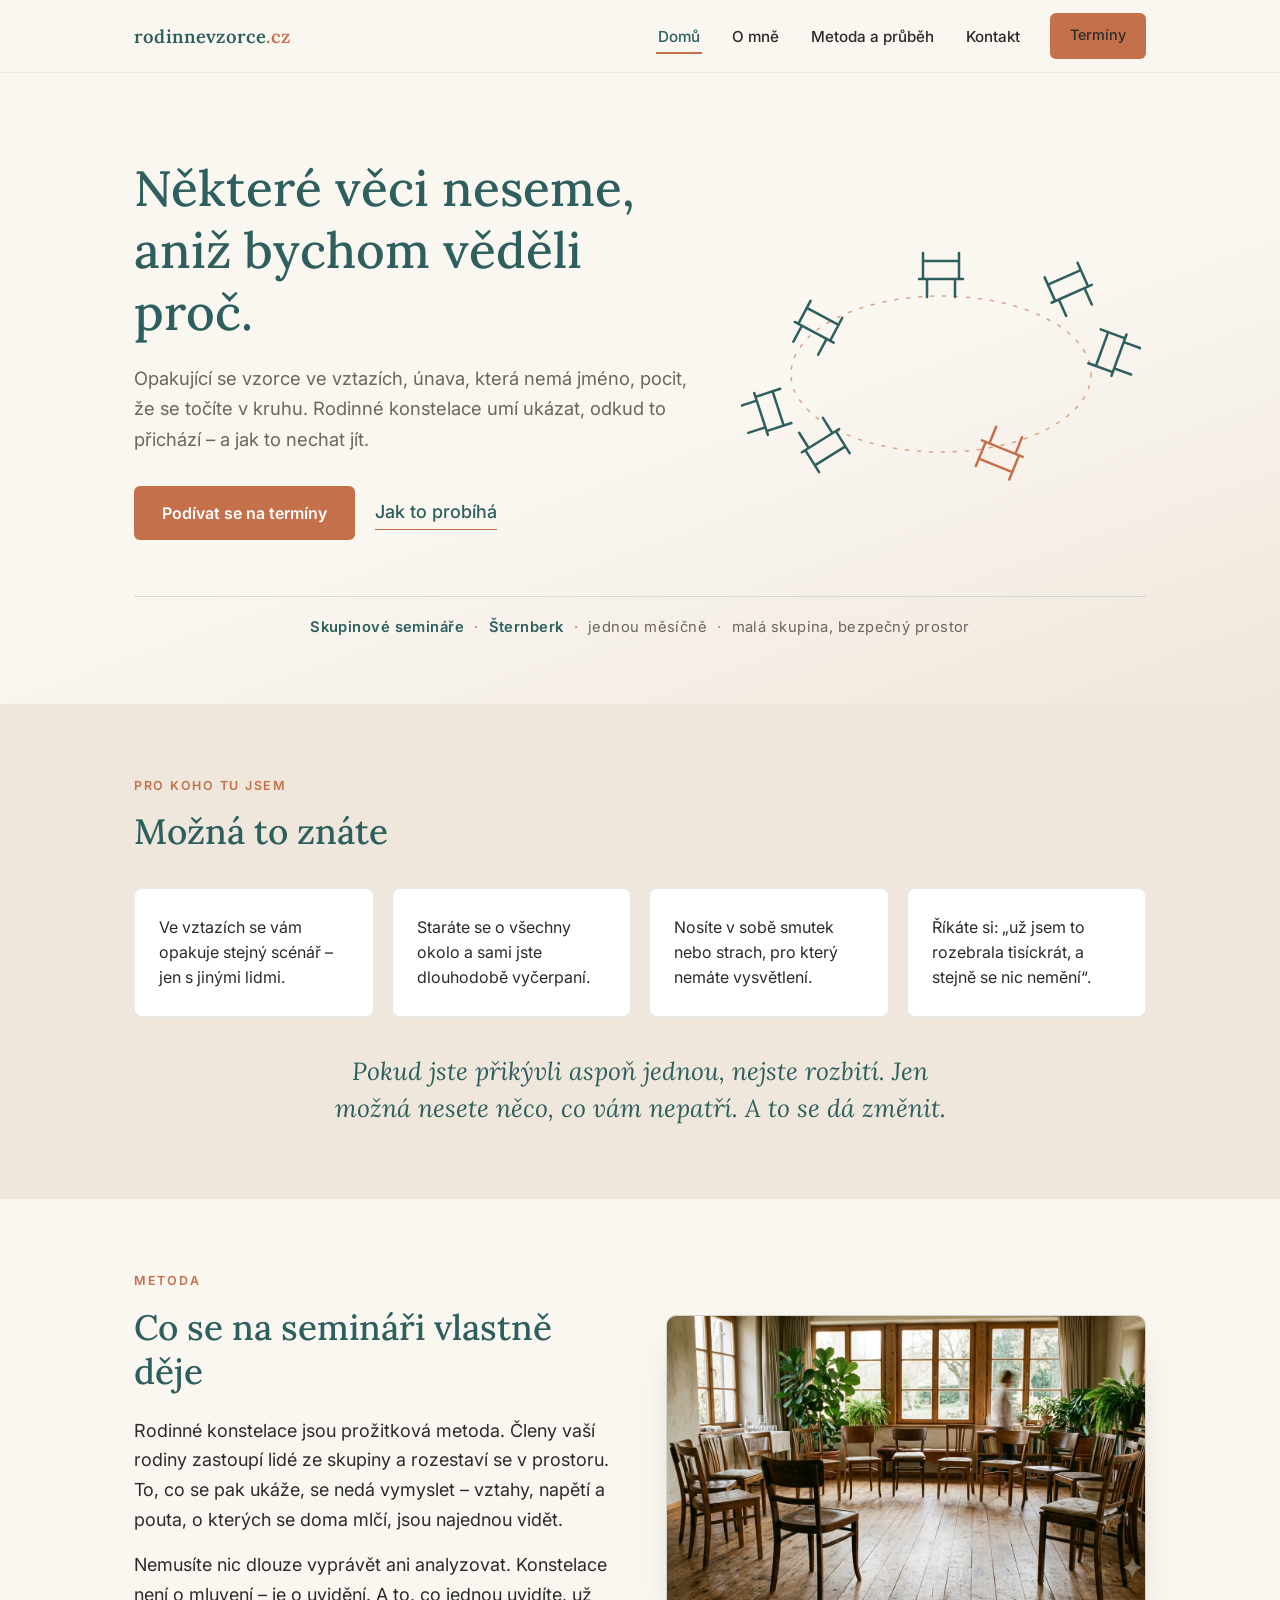
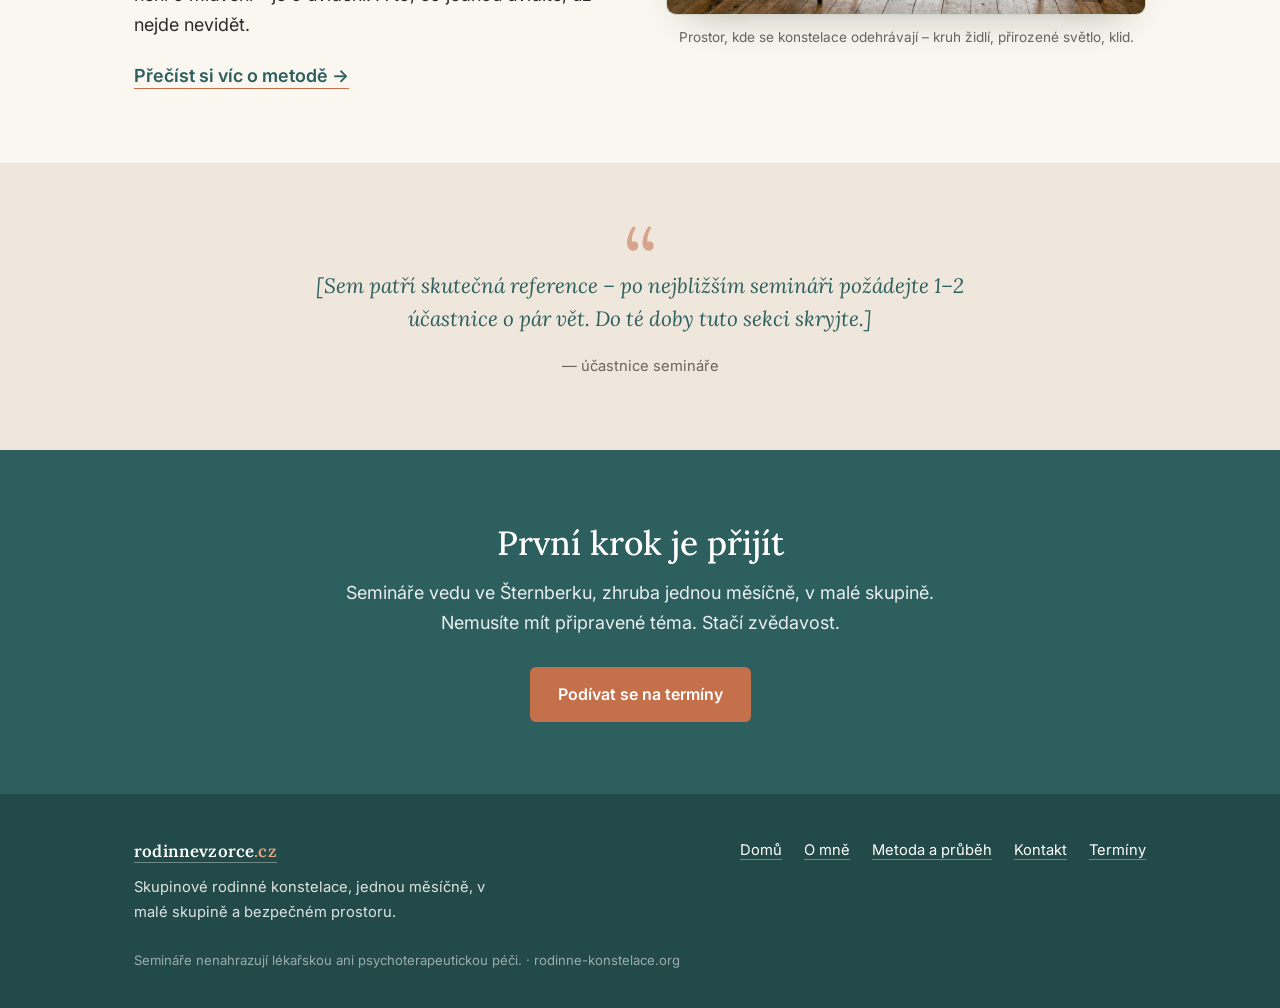
==== index.html @ 09776d4e "Add files via upload" ====
<!DOCTYPE html>
<html lang="cs">
<head>
<meta charset="UTF-8">
<meta name="viewport" content="width=device-width, initial-scale=1.0">
<title>rodinnevzorce.cz · Petr</title>
<meta name="description" content="Skupinové rodinné konstelace ve Šternberku. Opakující se vzorce ve vztazích, rodová témata, únava bez jména – uvidět, odkud přicházejí, a nechat je jít.">
<link rel="preconnect" href="https://fonts.googleapis.com">
<link rel="preconnect" href="https://fonts.gstatic.com" crossorigin>
<link href="https://fonts.googleapis.com/css2?family=Lora:ital,wght@0,400;0,500;0,600;1,400;1,500&family=Inter:wght@400;500;600&display=swap" rel="stylesheet">
<style>
:root{
  --cream:#FAF6F0;
  --teal:#2C5F5D;
  --teal-dark:#224A48;
  --terra:#C4704B;
  --terra-dark:#A85C3C;
  --sand:#EFE7DC;
  --ink:#2B2B2B;
  --grey:#6B655D;
  --serif:'Lora',Georgia,'Times New Roman',serif;
  --sans:'Inter',-apple-system,'Segoe UI',Roboto,sans-serif;
}
*{margin:0;padding:0;box-sizing:border-box}
html{scroll-behavior:smooth}
@media (prefers-reduced-motion: reduce){
  html{scroll-behavior:auto}
  *,*::before,*::after{animation:none!important;transition:none!important}
}
body{
  font-family:var(--sans);
  font-size:18px;
  line-height:1.65;
  color:var(--ink);
  background:var(--cream);
  -webkit-font-smoothing:antialiased;
}
h1,h2,h3{font-family:var(--serif);color:var(--teal);font-weight:500;line-height:1.25}
a{color:var(--terra)}
a:focus-visible,button:focus-visible{outline:3px solid var(--terra);outline-offset:3px;border-radius:2px}
.wrap{max-width:1060px;margin:0 auto;padding:0 24px}
.narrow{max-width:720px;margin:0 auto}

/* ---------- NAV ---------- */
header{
  position:sticky;top:0;z-index:50;
  background:rgba(250,246,240,.94);
  backdrop-filter:blur(8px);
  border-bottom:1px solid var(--sand);
}
.nav{display:flex;align-items:center;justify-content:space-between;height:72px}
.brand{font-family:var(--serif);font-size:1.15rem;color:var(--teal);text-decoration:none;font-weight:600;letter-spacing:.01em}
.brand span{color:var(--terra)}
.nav-links{display:flex;align-items:center;gap:28px;list-style:none}
.nav-links a{color:var(--ink);text-decoration:none;font-size:.95rem;font-weight:500;padding:6px 2px;border-bottom:2px solid transparent}
.nav-links a:hover{color:var(--teal)}
.nav-links a.active{color:var(--teal);border-bottom-color:var(--terra)}
.btn{
  display:inline-block;background:var(--terra);color:#fff;text-decoration:none;
  font-weight:600;font-size:1rem;padding:14px 28px;border-radius:6px;border:none;cursor:pointer;
  transition:background .15s ease;
}
.btn:hover{background:var(--terra-dark)}
.btn.small{padding:10px 20px;font-size:.9rem}
.btn.ghost{background:transparent;color:#fff;border:1.5px solid rgba(255,255,255,.7)}
.btn.ghost:hover{background:rgba(255,255,255,.12)}
.menu-toggle{display:none;background:none;border:none;cursor:pointer;padding:10px}
.menu-toggle span{display:block;width:24px;height:2px;background:var(--teal);margin:5px 0;transition:transform .2s}
@media(max-width:820px){
  .menu-toggle{display:block}
  .nav-links{
    position:absolute;top:72px;left:0;right:0;
    background:var(--cream);border-bottom:1px solid var(--sand);
    flex-direction:column;gap:0;padding:8px 0 16px;display:none;
  }
  .nav-links.open{display:flex}
  .nav-links li{width:100%;text-align:center}
  .nav-links a{display:block;padding:14px}
  .nav-links .nav-cta{margin-top:8px}
}

/* ---------- PAGES ---------- */
.page{display:none}
.page.visible{display:block}
section{padding:72px 0}
@media(max-width:640px){section{padding:52px 0}}
.sand{background:var(--sand)}
.teal-band{background:var(--teal);color:#fff}
.teal-band h2{color:#fff}
.eyebrow{
  font-size:.78rem;font-weight:600;letter-spacing:.14em;text-transform:uppercase;
  color:var(--terra);margin-bottom:14px;
}
h2.sec{font-size:clamp(1.6rem,3.4vw,2.2rem);margin-bottom:22px}
p+p{margin-top:16px}
.lead{font-size:1.12rem}
.accent-line{
  font-family:var(--serif);font-style:italic;color:var(--teal);
  font-size:clamp(1.25rem,2.6vw,1.55rem);line-height:1.5;text-align:center;
  max-width:640px;margin:36px auto 0;
}

/* ---------- HERO ---------- */
.hero{
  padding:84px 0 64px;
  background:linear-gradient(160deg,var(--cream) 55%,var(--sand) 100%);
  overflow:hidden;
}
.hero-grid{display:grid;grid-template-columns:1.15fr .85fr;gap:48px;align-items:center}
@media(max-width:820px){.hero-grid{grid-template-columns:1fr;gap:28px}}
.hero h1{font-size:clamp(2rem,4.6vw,3.1rem);margin-bottom:20px}
.hero p{font-size:1.15rem;color:var(--grey);max-width:34em}
.hero-cta{margin-top:32px;display:flex;gap:20px;align-items:center;flex-wrap:wrap}
.hero-cta .quiet{color:var(--teal);font-weight:500;text-decoration:none;border-bottom:1.5px solid var(--terra);padding-bottom:2px}
.hero-cta .quiet:hover{color:var(--terra)}
.chairs{width:100%;max-width:400px;margin:0 auto;display:block}
.hero-strip{
  margin-top:56px;border-top:1px solid rgba(44,95,93,.18);padding-top:18px;
  font-size:.92rem;color:var(--grey);letter-spacing:.03em;
  display:flex;gap:10px;flex-wrap:wrap;justify-content:center;text-align:center;
}
.hero-strip b{color:var(--teal);font-weight:600}
.hero-strip .dot{color:var(--terra)}

/* ---------- CARDS ---------- */
.cards{display:grid;grid-template-columns:repeat(auto-fit,minmax(230px,1fr));gap:18px;margin-top:34px}
.card{
  background:var(--cream);border:1px solid rgba(44,95,93,.12);border-radius:8px;
  padding:26px 24px;font-size:1rem;line-height:1.55;
}
.sand .card{background:#fff}
.rule-cards{display:grid;grid-template-columns:repeat(auto-fit,minmax(250px,1fr));gap:20px;margin-top:34px}
.rule{background:#fff;border:1px solid rgba(44,95,93,.12);border-radius:8px;padding:30px 26px}
.rule .num{font-family:var(--serif);font-size:2.6rem;color:var(--teal);line-height:1;opacity:.35}
.rule h3{font-size:1.12rem;margin:12px 0 10px;color:var(--teal)}
.rule p{font-size:.98rem;color:var(--ink)}

/* ---------- SPLIT ---------- */
.split{display:grid;grid-template-columns:1fr 1fr;gap:52px;align-items:center}
@media(max-width:820px){.split{grid-template-columns:1fr;gap:28px}}

/* ---------- PHOTO ---------- */
.photo{
  position:relative;border-radius:10px;overflow:hidden;
  background:var(--sand);
  border:1px solid rgba(44,95,93,.15);
  box-shadow:0 18px 40px -22px rgba(43,43,43,.35);
  aspect-ratio:4/3;
}
.photo img{
  width:100%;height:100%;object-fit:cover;display:block;
}
.photo.tall{aspect-ratio:3/4}
.photo.wide{aspect-ratio:16/10}
.photo.portrait-top img{object-position:50% 8%}
.photo.frame-tea img{object-position:50% 40%}
.photo.frame-seminar img{object-position:50% 35%}
.photo-caption{
  margin-top:12px;font-size:.85rem;color:var(--grey);line-height:1.5;text-align:center;
}

/* ---------- TESTIMONIAL ---------- */
.quote{max-width:680px;margin:0 auto;text-align:center;position:relative;padding-top:34px}
.quote::before{
  content:"\201C";position:absolute;top:-18px;left:50%;transform:translateX(-50%);
  font-family:var(--serif);font-size:5.5rem;color:var(--terra);line-height:1;opacity:.55;
}
.quote p{font-family:var(--serif);font-style:italic;font-size:1.3rem;color:var(--teal);line-height:1.6}
.quote cite{display:block;margin-top:18px;font-style:normal;font-size:.92rem;color:var(--grey)}

/* ---------- TIMELINE ---------- */
.timeline{margin-top:38px;position:relative;padding-left:34px}
.timeline::before{content:"";position:absolute;left:9px;top:8px;bottom:8px;width:2px;background:rgba(196,112,75,.35)}
.step{position:relative;padding-bottom:34px}
.step:last-child{padding-bottom:0}
.step::before{
  content:"";position:absolute;left:-32px;top:7px;width:16px;height:16px;border-radius:50%;
  background:var(--terra);border:3px solid var(--cream);box-shadow:0 0 0 1px rgba(196,112,75,.4);
}
.sand .step::before{border-color:var(--sand)}
.step h3{font-size:1.1rem;margin-bottom:6px}
.step p{font-size:1rem;color:var(--ink)}

/* ---------- LISTS ---------- */
ul.plain{list-style:none;margin-top:22px}
ul.plain li{position:relative;padding:8px 0 8px 26px;font-size:1.02rem}
ul.plain li::before{content:"\2013";position:absolute;left:0;color:var(--terra);font-weight:600}

/* ---------- ABOUT ---------- */
.about-grid{display:grid;grid-template-columns:.85fr 1.15fr;gap:52px;align-items:start}
@media(max-width:820px){.about-grid{grid-template-columns:1fr}}
.about h3{font-size:1.2rem;color:var(--terra);margin:32px 0 10px;font-family:var(--sans);font-weight:600}

/* ---------- HONEST BOX ---------- */
.honest{background:var(--sand);border-radius:10px;padding:38px 34px;margin-top:44px}
.honest h3{font-size:1.25rem;margin-bottom:14px}
.honest p{font-size:1rem}

/* ---------- CONTACT ---------- */
.contact-grid{display:grid;grid-template-columns:1fr 1fr;gap:52px;align-items:start}
@media(max-width:820px){.contact-grid{grid-template-columns:1fr;gap:32px}}
.info-list{list-style:none;margin-top:24px}
.info-list li{padding:13px 0;border-bottom:1px solid rgba(44,95,93,.14);font-size:1rem}
.info-list li b{color:var(--teal)}
.todo{background:#F6E9E1;color:var(--terra-dark);padding:1px 7px;border-radius:4px;font-size:.85em;font-weight:600}

/* ---------- FAQ ---------- */
.faq{margin-top:8px}
.faq-item{border-bottom:1px solid rgba(44,95,93,.16)}
.faq-q{
  width:100%;background:none;border:none;text-align:left;cursor:pointer;
  font-family:var(--sans);font-size:1.02rem;font-weight:600;color:var(--teal);
  padding:18px 36px 18px 0;position:relative;
}
.faq-q::after{
  content:"+";position:absolute;right:6px;top:50%;transform:translateY(-50%);
  font-size:1.5rem;color:var(--terra);font-weight:400;transition:transform .2s;
}
.faq-item.open .faq-q::after{transform:translateY(-50%) rotate(45deg)}
.faq-a{display:none;padding:0 0 20px;font-size:.99rem;color:var(--ink)}
.faq-item.open .faq-a{display:block}

/* ---------- CTA BAND ---------- */
.cta-band{text-align:center}
.cta-band h2{font-size:clamp(1.6rem,3.4vw,2.1rem);margin-bottom:14px}
.cta-band p{max-width:34em;margin:0 auto 30px;color:rgba(255,255,255,.9)}

/* ---------- FOOTER ---------- */
footer{background:var(--teal-dark);color:rgba(255,255,255,.85);padding:44px 0 36px;font-size:.92rem}
.foot-grid{display:flex;justify-content:space-between;gap:24px;flex-wrap:wrap;align-items:flex-start}
footer a{color:#fff;text-decoration:none;border-bottom:1px solid rgba(255,255,255,.35)}
footer a:hover{border-bottom-color:#fff}
footer .brand{color:#fff;font-size:1.05rem}
footer .brand span{color:#E8A583}
.foot-links{list-style:none;display:flex;gap:22px;flex-wrap:wrap}
.foot-note{margin-top:26px;font-size:.82rem;color:rgba(255,255,255,.55)}
</style>
</head>
<body>

<header>
  <div class="wrap nav">
    <a class="brand" href="#domu" data-nav="domu">rodinnevzorce<span>.cz</span></a>
    <button class="menu-toggle" id="menuToggle" aria-label="Otevřít menu" aria-expanded="false">
      <span></span><span></span><span></span>
    </button>
    <ul class="nav-links" id="navLinks">
      <li><a href="#domu" data-nav="domu">Domů</a></li>
      <li><a href="#o-mne" data-nav="o-mne">O mně</a></li>
      <li><a href="#metoda" data-nav="metoda">Metoda a průběh</a></li>
      <li><a href="#kontakt" data-nav="kontakt">Kontakt</a></li>
      <li class="nav-cta"><a class="btn small" href="https://konstelace-sternberk.reenio.cz" target="_blank" rel="noopener">Termíny</a></li>
    </ul>
  </div>
</header>

<!-- ============================================================
     STRÁNKA: DOMŮ
============================================================ -->
<main id="page-domu" class="page visible">

  <div class="hero">
    <div class="wrap">
      <div class="hero-grid">
        <div>
          <h1>Některé věci neseme, aniž&nbsp;bychom věděli proč.</h1>
          <p>Opakující se vzorce ve vztazích, únava, která nemá jméno, pocit, že se točíte v kruhu. Rodinné konstelace umí ukázat, odkud to přichází – a jak to nechat jít.</p>
          <div class="hero-cta">
            <a class="btn" href="https://konstelace-sternberk.reenio.cz" target="_blank" rel="noopener">Podívat se na termíny</a>
            <a class="quiet" href="#metoda" data-nav="metoda">Jak to probíhá</a>
          </div>
        </div>
        <svg class="chairs" viewBox="0 0 400 320" fill="none" stroke="#2C5F5D" stroke-width="2.5" stroke-linecap="round" aria-hidden="true">
          <!-- kruh židlí, jedna povytažená -->
          <ellipse cx="200" cy="185" rx="150" ry="78" stroke="#C4704B" stroke-width="1.5" stroke-dasharray="3 9" opacity=".6"/>
          <!-- židle nahoře -->
          <g transform="translate(178,64)"><path d="M4 0v26M40 0v26M4 8h36M0 26h44M8 26v18M36 26v18"/></g>
          <!-- vlevo nahoře -->
          <g transform="translate(66,110) rotate(28)"><path d="M4 0v26M40 0v26M4 8h36M0 26h44M8 26v18M36 26v18"/></g>
          <!-- vpravo nahoře -->
          <g transform="translate(300,90) rotate(-24)"><path d="M4 0v26M40 0v26M4 8h36M0 26h44M8 26v18M36 26v18"/></g>
          <!-- vlevo -->
          <g transform="translate(38,196) rotate(72)"><path d="M4 0v26M40 0v26M4 8h36M0 26h44M8 26v18M36 26v18"/></g>
          <!-- vpravo -->
          <g transform="translate(346,178) rotate(-70)"><path d="M4 0v26M40 0v26M4 8h36M0 26h44M8 26v18M36 26v18"/></g>
          <!-- dole vlevo -->
          <g transform="translate(112,262) rotate(148)"><path d="M4 0v26M40 0v26M4 8h36M0 26h44M8 26v18M36 26v18"/></g>
          <!-- dole vpravo, povytažená z kruhu (pozvání) -->
          <g transform="translate(272,292) rotate(-158)" stroke="#C4704B"><path d="M4 0v26M40 0v26M4 8h36M0 26h44M8 26v18M36 26v18"/></g>
        </svg>
      </div>
      <div class="hero-strip">
        <span><b>Skupinové semináře</b></span><span class="dot">·</span>
        <span><b>Šternberk</b></span><span class="dot">·</span>
        <span>jednou měsíčně</span><span class="dot">·</span>
        <span>malá skupina, bezpečný prostor</span>
      </div>
    </div>
  </div>

  <section class="sand">
    <div class="wrap">
      <p class="eyebrow">Pro koho tu jsem</p>
      <h2 class="sec">Možná to znáte</h2>
      <div class="cards">
        <div class="card">Ve vztazích se vám opakuje stejný scénář – jen s jinými lidmi.</div>
        <div class="card">Staráte se o všechny okolo a sami jste dlouhodobě vyčerpaní.</div>
        <div class="card">Nosíte v sobě smutek nebo strach, pro který nemáte vysvětlení.</div>
        <div class="card">Říkáte si: „už jsem to rozebrala tisíckrát, a stejně se nic nemění“.</div>
      </div>
      <p class="accent-line">Pokud jste přikývli aspoň jednou, nejste rozbití. Jen možná nesete něco, co vám nepatří. A&nbsp;to se dá změnit.</p>
    </div>
  </section>

  <section>
    <div class="wrap split">
      <div>
        <p class="eyebrow">Metoda</p>
        <h2 class="sec">Co se na semináři vlastně děje</h2>
        <p>Rodinné konstelace jsou prožitková metoda. Členy vaší rodiny zastoupí lidé ze skupiny a rozestaví se v prostoru. To, co se pak ukáže, se nedá vymyslet – vztahy, napětí a pouta, o kterých se doma mlčí, jsou najednou vidět.</p>
        <p>Nemusíte nic dlouze vyprávět ani analyzovat. Konstelace není o mluvení – je o uvidění. A to, co jednou uvidíte, už nejde nevidět.</p>
        <p style="margin-top:22px"><a href="#metoda" data-nav="metoda" style="font-weight:600;text-decoration:none;border-bottom:1.5px solid var(--terra);padding-bottom:2px;color:var(--teal)">Přečíst si víc o metodě →</a></p>
      </div>
      <div>
        <div class="photo wide">
          <img src="hero.webp" alt="Kruh dřevěných židlí v prosvětlené seminární místnosti, připravený na konstelaci">
        </div>
        <p class="photo-caption">Prostor, kde se konstelace odehrávají – kruh židlí, přirozené světlo, klid.</p>
      </div>
    </div>
  </section>

  <!-- REFERENCE: placeholder – sekci zveřejnit až se skutečnou referencí.
       Skrýt lze přidáním style="display:none" na <section>. -->
  <section class="sand" id="reference">
    <div class="wrap">
      <div class="quote">
        <p>[Sem patří skutečná reference – po nejbližším semináři požádejte 1–2 účastnice o pár vět. Do té doby tuto sekci skryjte.]</p>
        <cite>— účastnice semináře</cite>
      </div>
    </div>
  </section>

  <section class="teal-band cta-band">
    <div class="wrap">
      <h2>První krok je přijít</h2>
      <p>Semináře vedu ve Šternberku, zhruba jednou měsíčně, v malé skupině. Nemusíte mít připravené téma. Stačí zvědavost.</p>
      <a class="btn" href="https://konstelace-sternberk.reenio.cz" target="_blank" rel="noopener">Podívat se na termíny</a>
    </div>
  </section>

</main>

<!-- ============================================================
     STRÁNKA: O MNĚ
============================================================ -->
<main id="page-o-mne" class="page">
  <section>
    <div class="wrap about-grid about">
      <div>
        <div class="photo tall portrait-top">
          <img src="petr.webp" alt="Petr, průvodce rodinných konstelací, v seminární místnosti">
        </div>
      </div>
      <div>
        <p class="eyebrow">O mně</p>
        <h2 class="sec">Jmenuji se Petr</h2>
        <p class="lead">a rodinné konstelace mě před lety zasáhly dřív, než jsem stačil být skeptický.</p>
        <p>Bylo to v roce 2020. Přišel jsem na svůj první seminář jako pozorovatel – zvědavý, s rukama založenýma. Odcházel jsem s pocitem, že jsem viděl něco, co neumím vysvětlit, ale co dávalo větší smysl než roky přemýšlení. Od té doby jsem konstelace nepustil.</p>
        <p>Nejdřív jako účastník. Stavěl jsem vlastní témata, stál jsem v desítkách rolí pro druhé a postupně chápal, jak hluboko rodinné příběhy sahají. Až přišel moment, kdy jsem věděl, že chci ten prostor umět vytvářet pro ostatní.</p>

        <h3>Vzdělání a cesta</h3>
        <p>V letech 2024–2025 jsem absolvoval výcvik rodinných konstelací u Libora Zvolánka. Od roku 2025 pokračuji dalším výcvikem u Petra Mílka, psychiatra, který konstelace propojuje s odborným pohledem na lidskou psychiku. Vzdělávat se v téhle práci nejde přestat – a ani nechci.</p>

        <h3>Jak pracuji</h3>
        <p>Vedu skupinové semináře ve Šternberku, jednou měsíčně, v malé skupině. Záleží mi na třech věcech: bezpečí, klid a žádný tlak. Nikdy nikoho nenutím stavět, mluvit ani cítit něco, co necítí. Konstelace si najde svou cestu sama – moje práce je držet prostor, ve kterém se to může stát.</p>
        <p>Nejsem terapeut v klinickém smyslu a nehraju si na něj. Jsem průvodce. Věřím, že odpovědi máte v sobě – konstelace je způsob, jak se k nim dostat.</p>
        <p>A když zrovna nevedu semináře, věnuji se oceňování stavebních prací a demolic. Na první pohled odlišné obory, ale v obou je důležitá přesnost, souvislosti a schopnost vidět celek.</p>
      </div>
    </div>
  </section>

  <section class="sand">
    <div class="wrap">
      <p class="accent-line">„Odpovědi máte v sobě. Konstelace je způsob, jak se k nim dostat.“</p>
    </div>
  </section>

  <section class="teal-band cta-band">
    <div class="wrap">
      <h2>Přijďte se podívat</h2>
      <p>Nejlepší způsob, jak konstelace poznat, je zažít je – klidně nejdřív jen jako zástupce.</p>
      <a class="btn" href="https://konstelace-sternberk.reenio.cz" target="_blank" rel="noopener">Podívat se na termíny</a>
    </div>
  </section>
</main>

<!-- ============================================================
     STRÁNKA: METODA A PRŮBĚH
============================================================ -->
<main id="page-metoda" class="page">
  <section>
    <div class="wrap narrow">
      <p class="eyebrow">Popis metody</p>
      <h2 class="sec">Rodinné konstelace – co to je a jak to funguje</h2>
      <p class="lead">Každý z nás patří do nějakého systému: do rodiny, do rodu, do sítě vztahů, která začala dávno před naším narozením. V tomto systému platí neviditelná pravidla – a když se poruší, nese to někdo z nás. Často ten, kdo o tom nemá tušení.</p>
      <p>Rodinné konstelace, metoda německého terapeuta Berta Hellingera, umí tato skrytá pouta zviditelnit. Ne teoreticky – doslova. V prostoru, před vašima očima.</p>
    </div>
  </section>

  <section class="sand">
    <div class="wrap">
      <h2 class="sec">Tři věci, které rodina „hlídá“</h2>
      <div class="rule-cards">
        <div class="rule">
          <div class="num">1</div>
          <h3>Každý má právo patřit</h3>
          <p>I ten, o kom se nemluví – zapomenutý předek, nenarozené dítě, černá ovce. Když je někdo vyloučen, systém ho nenechá zmizet: jeho příběh začne nevědomě žít někdo z potomků.</p>
        </div>
        <div class="rule">
          <div class="num">2</div>
          <h3>Pořadí se nedá obejít</h3>
          <p>Rodiče jsou ti velcí, děti ti malí. Když dítě začne nést své rodiče – jejich smutky, jejich manželství, jejich starosti – platí za to vyčerpáním, které si nese do dospělosti.</p>
        </div>
        <div class="rule">
          <div class="num">3</div>
          <h3>Dávání a přijímání v rovnováze</h3>
          <p>Kdo ve vztahu dlouhodobě jen dává, nebo jen bere, ten rovnováhu poruší. A systém si ji dřív nebo později vyžádá zpět.</p>
        </div>
      </div>
      <p style="margin-top:28px;max-width:44em">Na těchto třech pravidlech stojí většina témat, se kterými lidé na konstelace přicházejí.</p>
    </div>
  </section>

  <section>
    <div class="wrap narrow">
      <p class="eyebrow">Průběh</p>
      <h2 class="sec">Jak vypadá seminář ve Šternberku</h2>
      <div class="timeline">
        <div class="step">
          <h3>Přivítání a úvod</h3>
          <p>Sejde se malá skupina. Vysvětlím, jak den proběhne, domluvíme se na pravidlech – dobrovolnost a mlčenlivost jsou základ.</p>
        </div>
        <div class="step">
          <h3>Zadání tématu</h3>
          <p>Kdo chce stavět svou konstelaci, řekne mi v krátkosti, co řeší. Nemusíte nic vyprávět celé skupině a nemusíte znát rodinnou historii dopodrobna.</p>
        </div>
        <div class="step">
          <h3>Výběr zástupců</h3>
          <p>Z ostatních účastníků si vyberete zástupce za členy své rodiny a rozestavíte je v prostoru – podle pocitu, ne podle rozumu.</p>
        </div>
        <div class="step">
          <h3>Konstelace</h3>
          <p>Zástupci začnou vnímat pocity a vztahy, které patří vašemu systému. Tady se děje to podstatné: skryté se stává viditelným. Provázím proces, navrhuji kroky a věty – nikdy netlačím.</p>
        </div>
        <div class="step">
          <h3>Obraz řešení</h3>
          <p>Hledáme uspořádání, ve kterém má každý své místo a vám se uleví. Na závěr si do něj můžete stoupnout sami.</p>
        </div>
        <div class="step">
          <h3>Uzavření</h3>
          <p>Zástupci vystoupí z rolí, je prostor pro doznění. Co se otevřelo ve skupině, zůstává ve skupině.</p>
        </div>
      </div>
      <p style="margin-top:30px">Kdo nechce stavět vlastní téma, je na semináři stejně důležitý – jako zástupce. Mnoho lidí říká, že role, do kterých byli vybráni, jim řekly o nich samotných víc, než čekali.</p>
    </div>
  </section>

  <section class="sand">
    <div class="wrap split">
      <div>
        <h2 class="sec">S čím lidé přicházejí</h2>
        <ul class="plain">
          <li>opakující se vzorce ve vztazích a partnerství</li>
          <li>vztahy s rodiči a sourozenci, role „té rozumné“ v rodině</li>
          <li>vyčerpání, úzkosti a smutky bez zjevné příčiny</li>
          <li>témata rodu: co se dědí, o čem se mlčí, co se opakuje</li>
          <li>rodičovství – abych dětem nepředala, co nesu sama</li>
        </ul>
      </div>
      <div>
        <div class="photo wide frame-seminar">
          <img src="seminar.webp" alt="Účastníci semináře v konstelaci, klidná soustředěná atmosféra">
        </div>
        <p class="photo-caption">Moment ze semináře – ticho, soustředění, prostor pro to, co se ukáže.</p>
      </div>
    </div>
  </section>

  <section>
    <div class="wrap narrow">
      <div class="honest">
        <h3>Poctivě a na rovinu: co konstelace nejsou</h3>
        <p>Konstelace nejsou psychoterapie ani lékařská péče a nenahrazují je. Nejsou to čáry a není to jednorázový zázrak – to hlavní se odehrává v týdnech po semináři, kdy uviděné začne pracovat ve vašem životě.</p>
        <p>Pokud procházíte psychiatrickou nebo psychoterapeutickou léčbou, domluvte se prosím před přihlášením se svým lékařem či terapeutem. A pokud si nejste jistí, jestli je konstelace pro vás, <a href="#kontakt" data-nav="kontakt">napište mi</a> – poradíme se.</p>
      </div>
    </div>
  </section>

  <section class="teal-band cta-band">
    <div class="wrap">
      <h2>Zažijte to na vlastní kůži</h2>
      <p>Číst o konstelacích je jako číst o plavání. Skutečné porozumění přijde až v prostoru.</p>
      <a class="btn" href="https://konstelace-sternberk.reenio.cz" target="_blank" rel="noopener">Podívat se na termíny</a>
    </div>
  </section>
</main>

<!-- ============================================================
     STRÁNKA: KONTAKT
============================================================ -->
<main id="page-kontakt" class="page">
  <section>
    <div class="wrap contact-grid">
      <div>
        <p class="eyebrow">Kontakt</p>
        <h2 class="sec">Ozvěte se</h2>
        <p>Máte otázku, nebo si nejste jistí, jestli jsou konstelace pro vás? Napište mi. Odpovídám osobně a žádná otázka není hloupá – většina účastníků mi před první návštěvou psala.</p>
        <ul class="info-list">
          <li><b>Petr</b> · rodinnevzorce.cz</li>
          <li><b>E-mail:</b> <span class="todo">info@rodinnevzorce.cz</span></li>
          <li><b>Telefon:</b> <span class="todo">774 725 384</span> </li>
          <li><b>Termíny a přihlášení:</b> <a href="https://konstelace-sternberk.reenio.cz" target="_blank" rel="noopener">konstelace-sternberk.reenio.cz</a></li>
          
<li><b>Sledujte mě:</b>
<a href="https://www.facebook.com/profile.php?id=61587422106862" target="_blank" rel="noopener" style="text-decoration:none;margin-right:14px;">
<svg xmlns="http://www.w3.org/2000/svg" width="18" height="18" viewBox="0 0 24 24" style="vertical-align:middle"><path fill="currentColor" d="M22 12a10 10 0 1 0-11.56 9.88v-6.99H7.9V12h2.54V9.8c0-2.5 1.49-3.89 3.77-3.89 1.09 0 2.23.2 2.23.2v2.46h-1.26c-1.24 0-1.63.77-1.63 1.56V12h2.77l-.44 2.89h-2.33v6.99A10 10 0 0 0 22 12"/></svg>
 Facebook</a>
<a href="https://www.instagram.com/rodinne_vzorce" target="_blank" rel="noopener" style="text-decoration:none;">
<svg xmlns="http://www.w3.org/2000/svg" width="18" height="18" viewBox="0 0 24 24" style="vertical-align:middle"><path fill="currentColor" d="M7.8 2h8.4A5.8 5.8 0 0 1 22 7.8v8.4A5.8 5.8 0 0 1 16.2 22H7.8A5.8 5.8 0 0 1 2 16.2V7.8A5.8 5.8 0 0 1 7.8 2m-.2 2A3.6 3.6 0 0 0 4 7.6v8.8A3.6 3.6 0 0 0 7.6 20h8.8a3.6 3.6 0 0 0 3.6-3.6V7.6A3.6 3.6 0 0 0 16.4 4H7.6m9.65 1.5a1.15 1.15 0 1 1-1.15 1.15a1.15 1.15 0 0 1 1.15-1.15M12 7a5 5 0 1 1-5 5a5 5 0 0 1 5-5m0 2a3 3 0 1 0 3 3a3 3 0 0 0-3-3"/></svg>
 Instagram</a>
</li>

        </ul>
        <div style="margin-top:30px">
          <a class="btn" href="https://konstelace-sternberk.reenio.cz" target="_blank" rel="noopener">Podívat se na termíny</a>
        </div>
      </div>
      <div>
        <div class="photo wide frame-tea" style="margin-bottom:12px">
          <img src="tea.webp" alt="Připravené šálky čaje na dřevěném stole pro účastníky semináře">
        </div>
        <p class="photo-caption" style="margin-bottom:36px">Jste vítáni – i beze slov.</p>
        <h2 class="sec" style="font-size:1.4rem">Nejčastější otázky</h2>
        <div class="faq">
          <div class="faq-item">
            <button class="faq-q" aria-expanded="false">Musím mít připravené téma?</button>
            <div class="faq-a">Ne. Stačí přijít – téma se často vyjasní až na místě. A můžete být i jen zástupcem.</div>
          </div>
          <div class="faq-item">
            <button class="faq-q" aria-expanded="false">Uvidí a uslyší mě celá skupina?</button>
            <div class="faq-a">Své téma mi řeknete jen v krátkosti. Skupina drží mlčenlivost: co se otevře na semináři, zůstává tam.</div>
          </div>
          <div class="faq-item">
            <button class="faq-q" aria-expanded="false">Jak se přihlásím?</button>
            <div class="faq-a">Přes rezervační systém na <a href="https://konstelace-sternberk.reenio.cz" target="_blank" rel="noopener">konstelace-sternberk.reenio.cz</a>. Po přihlášení vám přijde potvrzení se všemi informacemi.</div>
          </div>
          <div class="faq-item">
            <button class="faq-q" aria-expanded="false">Kdy konstelace nejsou vhodné?</button>
            <div class="faq-a">V akutní psychické krizi a při probíhající psychiatrické či psychoterapeutické léčbě bez souhlasu vašeho lékaře nebo terapeuta. Když si nejste jistí, napište mi předem.</div>
          </div>
        </div>
      </div>
    </div>
  </section>
</main>

<footer>
  <div class="wrap">
    <div class="foot-grid">
      <div>
        <a class="brand" href="#domu" data-nav="domu">rodinnevzorce<span>.cz</span></a>
        <p style="margin-top:10px;max-width:26em">Skupinové rodinné konstelace, jednou měsíčně, v malé skupině a bezpečném prostoru.</p>
      </div>
      <ul class="foot-links">
        <li><a href="#domu" data-nav="domu">Domů</a></li>
        <li><a href="#o-mne" data-nav="o-mne">O mně</a></li>
        <li><a href="#metoda" data-nav="metoda">Metoda a průběh</a></li>
        <li><a href="#kontakt" data-nav="kontakt">Kontakt</a></li>
        <li><a href="https://konstelace-sternberk.reenio.cz" target="_blank" rel="noopener">Termíny</a></li>
      </ul>
    </div>
    <p class="foot-note">Semináře nenahrazují lékařskou ani psychoterapeutickou péči. · rodinne-konstelace.org</p>
  </div>
</footer>

<script>
document.addEventListener("DOMContentLoaded", function () {
  var pages = ["domu", "o-mne", "metoda", "kontakt"];

  function showPage(id) {
    if (pages.indexOf(id) === -1) { id = "domu"; }
    for (var i = 0; i < pages.length; i++) {
      var el = document.getElementById("page-" + pages[i]);
      if (el) { el.classList.toggle("visible", pages[i] === id); }
    }
    var links = document.querySelectorAll("[data-nav]");
    for (var j = 0; j < links.length; j++) {
      links[j].classList.toggle("active", links[j].getAttribute("data-nav") === id && links[j].closest(".nav-links") !== null);
    }
    window.scrollTo(0, 0);
    var menu = document.getElementById("navLinks");
    var toggle = document.getElementById("menuToggle");
    if (menu) { menu.classList.remove("open"); }
    if (toggle) { toggle.setAttribute("aria-expanded", "false"); }
  }

  function currentPage() {
    var h = window.location.hash.replace("#", "");
    return h || "domu";
  }

  window.addEventListener("hashchange", function () { showPage(currentPage()); });
  showPage(currentPage());

  // mobilni menu
  var toggle = document.getElementById("menuToggle");
  var menu = document.getElementById("navLinks");
  if (toggle && menu) {
    toggle.addEventListener("click", function () {
      var open = menu.classList.toggle("open");
      toggle.setAttribute("aria-expanded", open ? "true" : "false");
    });
  }

  // FAQ akordeon
  var qs = document.querySelectorAll(".faq-q");
  for (var k = 0; k < qs.length; k++) {
    qs[k].addEventListener("click", function () {
      var item = this.parentElement;
      var isOpen = item.classList.toggle("open");
      this.setAttribute("aria-expanded", isOpen ? "true" : "false");
    });
  }
});
</script>
</body>
</html>
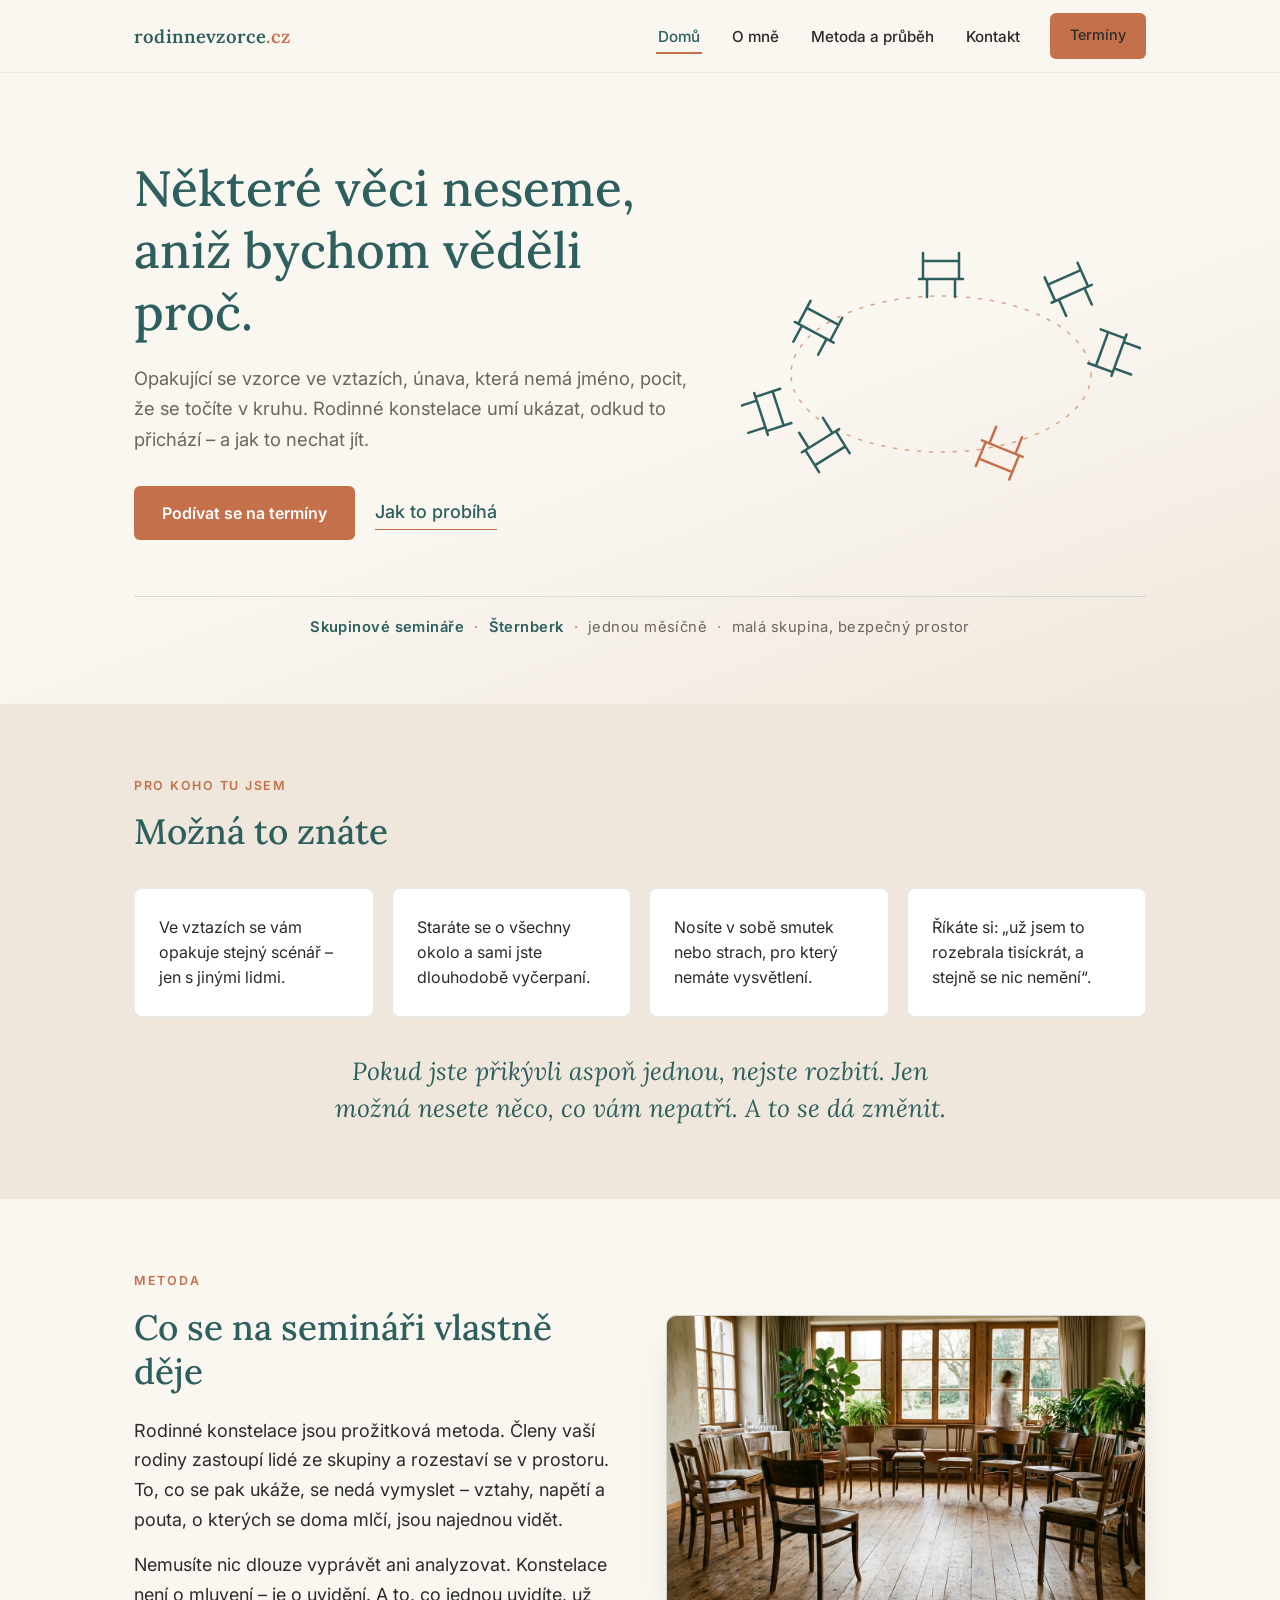
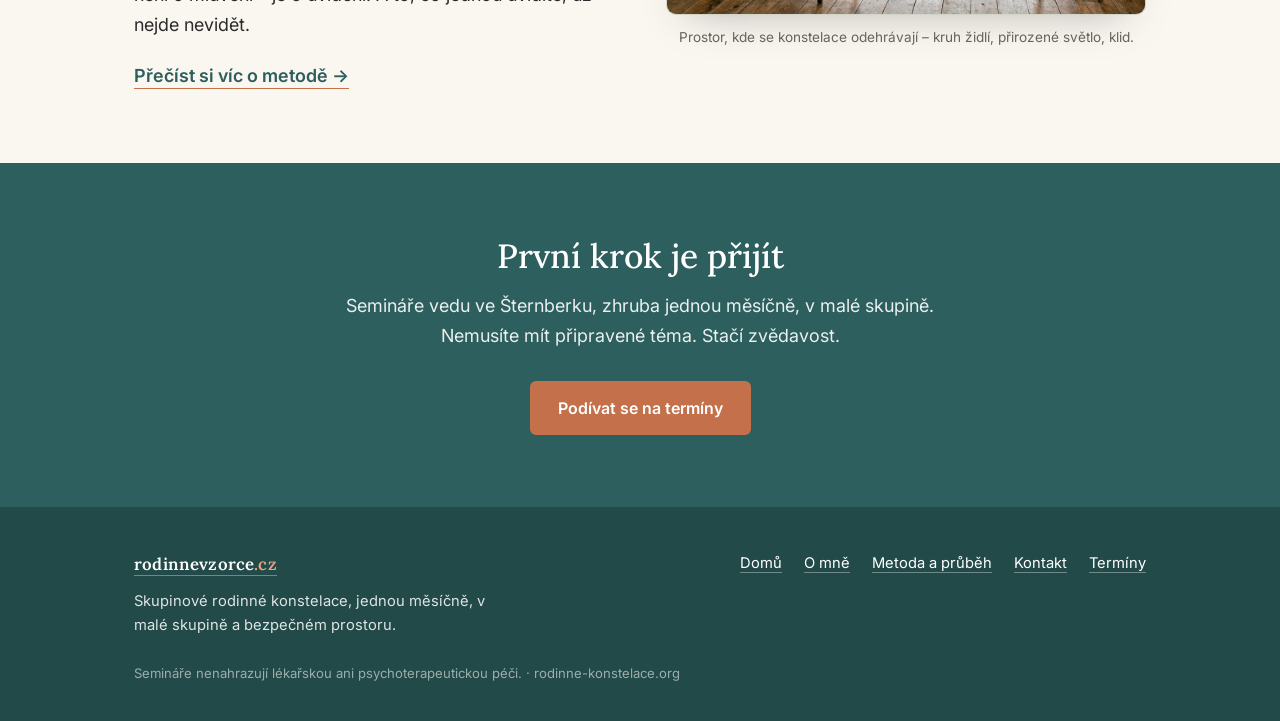
==== commit 75fd7e93: "Add files via upload" ====
--- a/index.html
+++ b/index.html
@@ -330,9 +330,8 @@
     </div>
   </section>
 
-  <!-- REFERENCE: placeholder – sekci zveřejnit až se skutečnou referencí.
-       Skrýt lze přidáním style="display:none" na <section>. -->
-  <section class="sand" id="reference">
+  <!-- REFERENCE: placeholder – zveřejnit až se skutečnou referencí (nyní skryto). -->
+  <section class="sand" id="reference" style="display:none">
     <div class="wrap">
       <div class="quote">
         <p>[Sem patří skutečná reference – po nejbližším semináři požádejte 1–2 účastnice o pár vět. Do té doby tuto sekci skryjte.]</p>
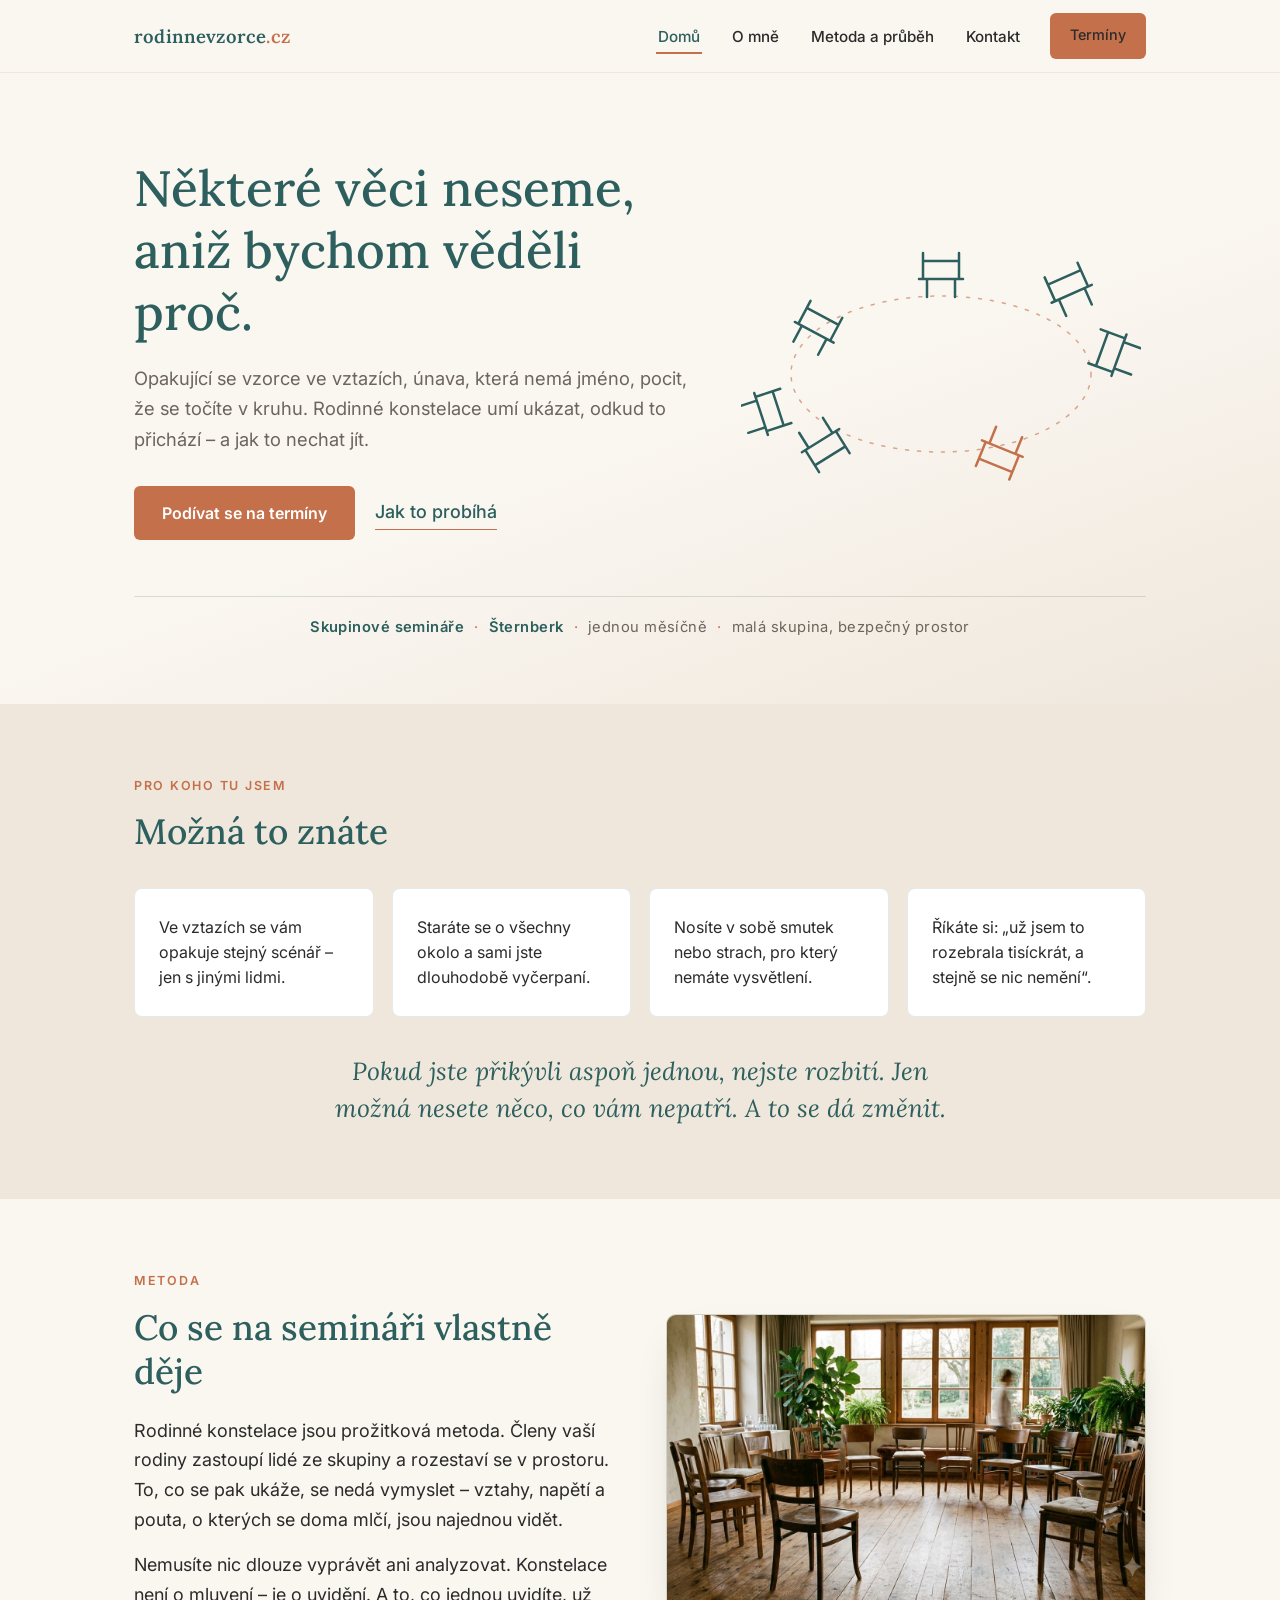
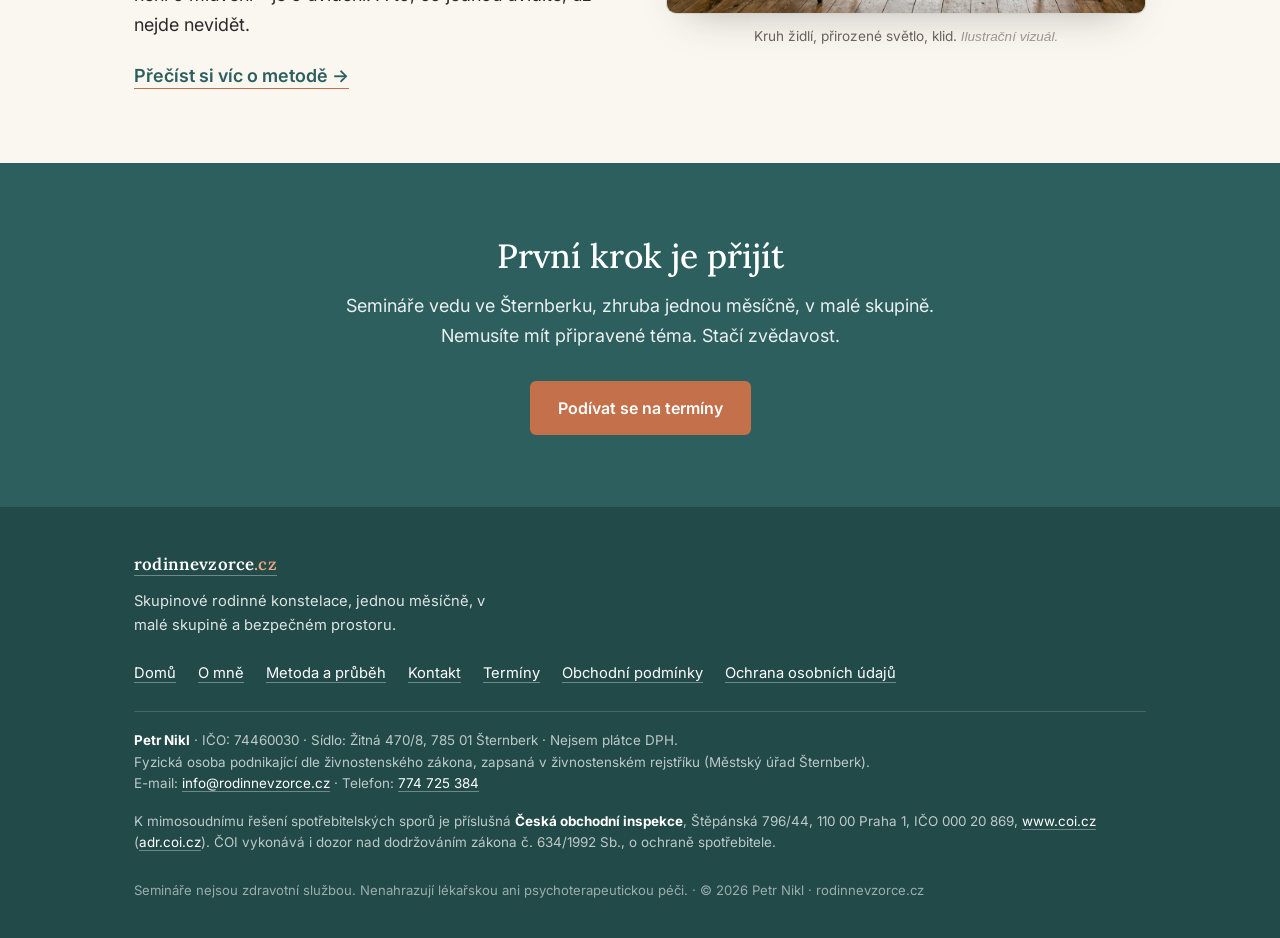
==== commit bab9a71d: "Add files via upload" ====
--- a/index.html
+++ b/index.html
@@ -3,8 +3,66 @@
 <head>
 <meta charset="UTF-8">
 <meta name="viewport" content="width=device-width, initial-scale=1.0">
-<title>rodinnevzorce.cz · Petr</title>
-<meta name="description" content="Skupinové rodinné konstelace ve Šternberku. Opakující se vzorce ve vztazích, rodová témata, únava bez jména – uvidět, odkud přicházejí, a nechat je jít.">
+<title>Rodinné konstelace Šternberk | Petr Nikl · rodinnevzorce.cz</title>
+<meta name="description" content="Skupinové rodinné konstelace ve Šternberku, jednou měsíčně v malé skupině. Opakující se vzorce ve vztazích, rodová témata – uvidět, odkud přicházejí. Vede Petr Nikl.">
+<meta name="robots" content="index, follow, max-image-preview:large">
+<link rel="canonical" href="https://rodinnevzorce.cz/">
+
+<!-- Open Graph / sdílení na sociálních sítích -->
+<meta property="og:type" content="website">
+<meta property="og:locale" content="cs_CZ">
+<meta property="og:site_name" content="Rodinné konstelace Šternberk">
+<meta property="og:title" content="Rodinné konstelace Šternberk | Petr Nikl">
+<meta property="og:description" content="Skupinové rodinné konstelace ve Šternberku, jednou měsíčně v malé skupině. Nemusíte mít připravené téma. Stačí zvědavost.">
+<meta property="og:url" content="https://rodinnevzorce.cz/">
+<meta property="og:image" content="https://rodinnevzorce.cz/hero.webp">
+<meta property="og:image:width" content="1408">
+<meta property="og:image:height" content="768">
+<meta name="twitter:card" content="summary_large_image">
+<meta name="twitter:title" content="Rodinné konstelace Šternberk | Petr Nikl">
+<meta name="twitter:description" content="Skupinové rodinné konstelace ve Šternberku, jednou měsíčně v malé skupině.">
+<meta name="twitter:image" content="https://rodinnevzorce.cz/hero.webp">
+
+<!-- Strukturovaná data pro vyhledávače -->
+<script type="application/ld+json">
+{
+  "@context": "https://schema.org",
+  "@type": "LocalBusiness",
+  "@id": "https://rodinnevzorce.cz/#business",
+  "name": "Rodinné konstelace Šternberk – Petr Nikl",
+  "description": "Skupinové semináře rodinných konstelací ve Šternberku, jednou měsíčně, v malé skupině. Semináře osobního rozvoje – nejde o zdravotní službu a nenahrazuje lékařskou ani psychoterapeutickou péči.",
+  "url": "https://rodinnevzorce.cz/",
+  "image": "https://rodinnevzorce.cz/hero.webp",
+  "email": "info@rodinnevzorce.cz",
+  "telephone": "+420774725384",
+  "priceRange": "500–1000 Kč",
+  "identifier": {
+    "@type": "PropertyValue",
+    "propertyID": "IČO",
+    "value": "74460030"
+  },
+  "founder": {
+    "@type": "Person",
+    "name": "Petr Nikl",
+    "jobTitle": "Průvodce rodinnými konstelacemi"
+  },
+  "address": {
+    "@type": "PostalAddress",
+    "streetAddress": "Žitná 470/8",
+    "addressLocality": "Šternberk",
+    "postalCode": "785 01",
+    "addressRegion": "Olomoucký kraj",
+    "addressCountry": "CZ"
+  },
+  "areaServed": ["Šternberk", "Olomouc", "Uničov", "Olomoucký kraj"],
+  "sameAs": [
+    "https://www.facebook.com/profile.php?id=61587422106862",
+    "https://www.instagram.com/rodinne_vzorce"
+  ],
+  "knowsAbout": ["rodinné konstelace", "systemické konstelace", "osobní rozvoj"]
+}
+</script>
+
 <link rel="preconnect" href="https://fonts.googleapis.com">
 <link rel="preconnect" href="https://fonts.gstatic.com" crossorigin>
 <link href="https://fonts.googleapis.com/css2?family=Lora:ital,wght@0,400;0,500;0,600;1,400;1,500&family=Inter:wght@400;500;600&display=swap" rel="stylesheet">
@@ -233,7 +291,11 @@
 footer .brand{color:#fff;font-size:1.05rem}
 footer .brand span{color:#E8A583}
 .foot-links{list-style:none;display:flex;gap:22px;flex-wrap:wrap}
+.foot-legal{border-top:1px solid rgba(255,255,255,.16);margin-top:26px;padding-top:18px;font-size:.84rem;color:rgba(255,255,255,.7);line-height:1.6}
+.foot-legal p{margin-bottom:12px}
+.foot-legal strong{color:#fff}
 .foot-note{margin-top:26px;font-size:.82rem;color:rgba(255,255,255,.55)}
+.il{opacity:.65;font-style:italic}
 </style>
 </head>
 <body>
@@ -325,7 +387,7 @@
         <div class="photo wide">
           <img src="hero.webp" alt="Kruh dřevěných židlí v prosvětlené seminární místnosti, připravený na konstelaci">
         </div>
-        <p class="photo-caption">Prostor, kde se konstelace odehrávají – kruh židlí, přirozené světlo, klid.</p>
+        <p class="photo-caption">Kruh židlí, přirozené světlo, klid. <span class="il">Ilustrační vizuál.</span></p>
       </div>
     </div>
   </section>
@@ -434,7 +496,7 @@
   <section>
     <div class="wrap narrow">
       <p class="eyebrow">Průběh</p>
-      <h2 class="sec">Jak vypadá seminář ve Šternberku</h2>
+      <h2 class="sec">Jak vypadá seminář</h2>
       <div class="timeline">
         <div class="step">
           <h3>Přivítání a úvod</h3>
@@ -454,7 +516,7 @@
         </div>
         <div class="step">
           <h3>Obraz řešení</h3>
-          <p>Hledáme uspořádání, ve kterém má každý své místo a vám se uleví. Na závěr si do něj můžete stoupnout sami.</p>
+          <p>Hledáme uspořádání, ve kterém má každý své místo. Na závěr si do něj můžete stoupnout sami a nechat ho na sebe působit.</p>
         </div>
         <div class="step">
           <h3>Uzavření</h3>
@@ -472,16 +534,16 @@
         <ul class="plain">
           <li>opakující se vzorce ve vztazích a partnerství</li>
           <li>vztahy s rodiči a sourozenci, role „té rozumné“ v rodině</li>
-          <li>vyčerpání, úzkosti a smutky bez zjevné příčiny</li>
+          <li>únava, vnitřní neklid a smutek, pro které nemám vysvětlení</li>
           <li>témata rodu: co se dědí, o čem se mlčí, co se opakuje</li>
           <li>rodičovství – abych dětem nepředala, co nesu sama</li>
         </ul>
       </div>
       <div>
         <div class="photo wide frame-seminar">
-          <img src="seminar.webp" alt="Účastníci semináře v konstelaci, klidná soustředěná atmosféra">
-        </div>
-        <p class="photo-caption">Moment ze semináře – ticho, soustředění, prostor pro to, co se ukáže.</p>
+          <img src="seminar.webp" alt="Ilustrační foto: skupina lidí stojící v konstelaci v prosvětlené místnosti" loading="lazy">
+        </div>
+        <p class="photo-caption">Ticho, soustředění, prostor pro to, co se ukáže. <span class="il">Ilustrační vizuál.</span></p>
       </div>
     </div>
   </section>
@@ -516,10 +578,13 @@
         <h2 class="sec">Ozvěte se</h2>
         <p>Máte otázku, nebo si nejste jistí, jestli jsou konstelace pro vás? Napište mi. Odpovídám osobně a žádná otázka není hloupá – většina účastníků mi před první návštěvou psala.</p>
         <ul class="info-list">
-          <li><b>Petr</b> · rodinnevzorce.cz</li>
-          <li><b>E-mail:</b> <span class="todo">info@rodinnevzorce.cz</span></li>
-          <li><b>Telefon:</b> <span class="todo">774 725 384</span> </li>
+          <li><b>Petr Nikl</b> · rodinnevzorce.cz</li>
+          <li><b>IČO:</b> 74460030 · <b>Sídlo:</b> Žitná 470/8, 785&nbsp;01 Šternberk</li>
+          <li><b>E-mail:</b> <a href="mailto:info@rodinnevzorce.cz">info@rodinnevzorce.cz</a></li>
+          <li><b>Telefon:</b> <a href="tel:+420774725384">774 725 384</a></li>
+          <li><b>Cena:</b> 1&nbsp;000 Kč s vlastní konstelací · 500 Kč bez konstelace (zástupce/pozorovatel). Platí se hotově na místě, rezervace je zdarma.</li>
           <li><b>Termíny a přihlášení:</b> <a href="https://konstelace-sternberk.reenio.cz" target="_blank" rel="noopener">konstelace-sternberk.reenio.cz</a></li>
+          <li>Před přihlášením si prosím přečtěte <a href="/obchodni-podminky.html">obchodní podmínky</a> a <a href="/ochrana-osobnich-udaju.html">zásady ochrany osobních údajů</a>.</li>
           
 <li><b>Sledujte mě:</b>
 <a href="https://www.facebook.com/profile.php?id=61587422106862" target="_blank" rel="noopener" style="text-decoration:none;margin-right:14px;">
@@ -539,7 +604,7 @@
         <div class="photo wide frame-tea" style="margin-bottom:12px">
           <img src="tea.webp" alt="Připravené šálky čaje na dřevěném stole pro účastníky semináře">
         </div>
-        <p class="photo-caption" style="margin-bottom:36px">Jste vítáni – i beze slov.</p>
+        <p class="photo-caption" style="margin-bottom:36px">Jste vítáni – i beze slov. <span class="il">Ilustrační vizuál.</span></p>
         <h2 class="sec" style="font-size:1.4rem">Nejčastější otázky</h2>
         <div class="faq">
           <div class="faq-item">
@@ -577,9 +642,27 @@
         <li><a href="#metoda" data-nav="metoda">Metoda a průběh</a></li>
         <li><a href="#kontakt" data-nav="kontakt">Kontakt</a></li>
         <li><a href="https://konstelace-sternberk.reenio.cz" target="_blank" rel="noopener">Termíny</a></li>
+        <li><a href="/obchodni-podminky.html">Obchodní podmínky</a></li>
+        <li><a href="/ochrana-osobnich-udaju.html">Ochrana osobních údajů</a></li>
       </ul>
     </div>
-    <p class="foot-note">Semináře nenahrazují lékařskou ani psychoterapeutickou péči. · rodinne-konstelace.org</p>
+
+    <div class="foot-legal">
+      <p>
+        <strong>Petr Nikl</strong> · IČO: 74460030 · Sídlo: Žitná 470/8, 785&nbsp;01 Šternberk · Nejsem plátce DPH.<br>
+        Fyzická osoba podnikající dle živnostenského zákona, zapsaná v živnostenském rejstříku (Městský úřad Šternberk).<br>
+        E-mail: <a href="mailto:info@rodinnevzorce.cz">info@rodinnevzorce.cz</a> · Telefon: <a href="tel:+420774725384">774&nbsp;725&nbsp;384</a>
+      </p>
+      <p>
+        K mimosoudnímu řešení spotřebitelských sporů je příslušná <strong>Česká obchodní inspekce</strong>,
+        Štěpánská 796/44, 110&nbsp;00 Praha 1, IČO 000&nbsp;20&nbsp;869,
+        <a href="https://www.coi.cz" target="_blank" rel="noopener">www.coi.cz</a>
+        (<a href="https://adr.coi.cz" target="_blank" rel="noopener">adr.coi.cz</a>).
+        ČOI vykonává i dozor nad dodržováním zákona č.&nbsp;634/1992&nbsp;Sb., o&nbsp;ochraně spotřebitele.
+      </p>
+    </div>
+
+    <p class="foot-note">Semináře nejsou zdravotní službou. Nenahrazují lékařskou ani psychoterapeutickou péči. · © 2026 Petr Nikl · rodinnevzorce.cz</p>
   </div>
 </footer>
 
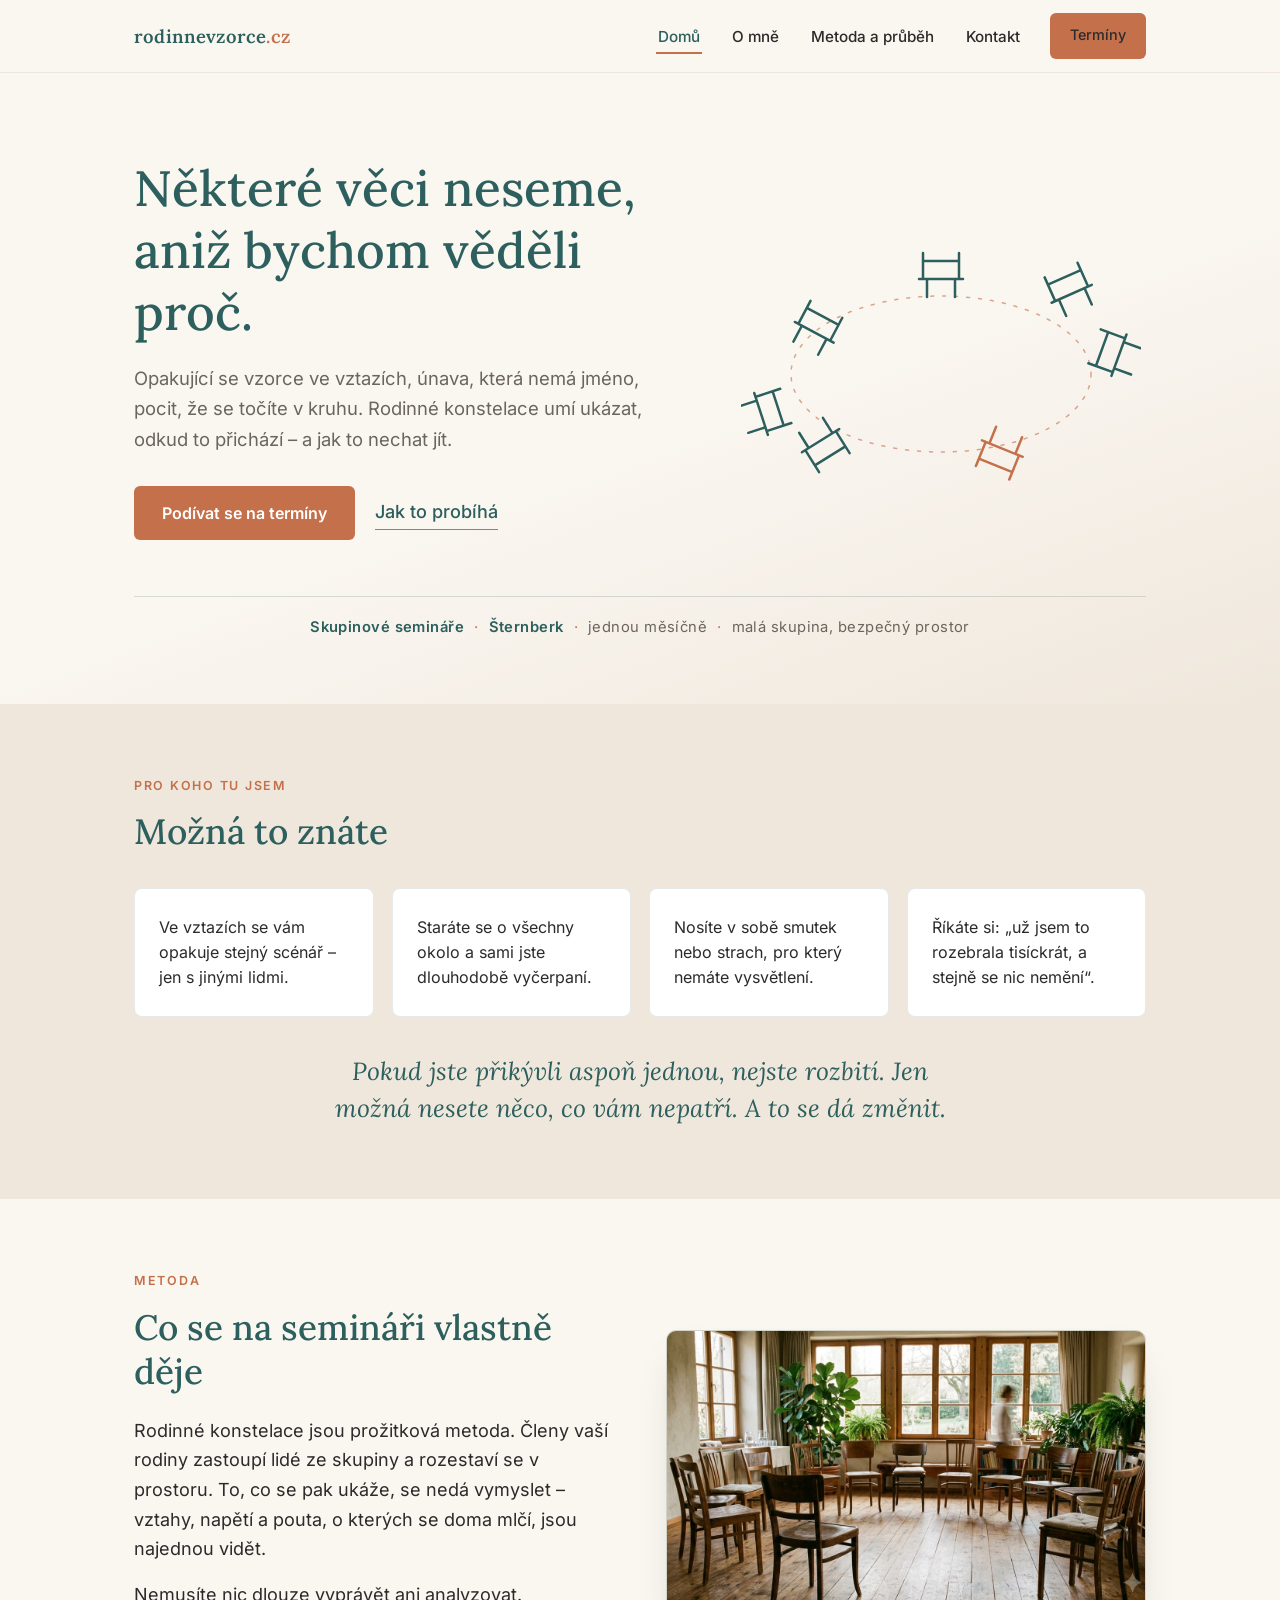
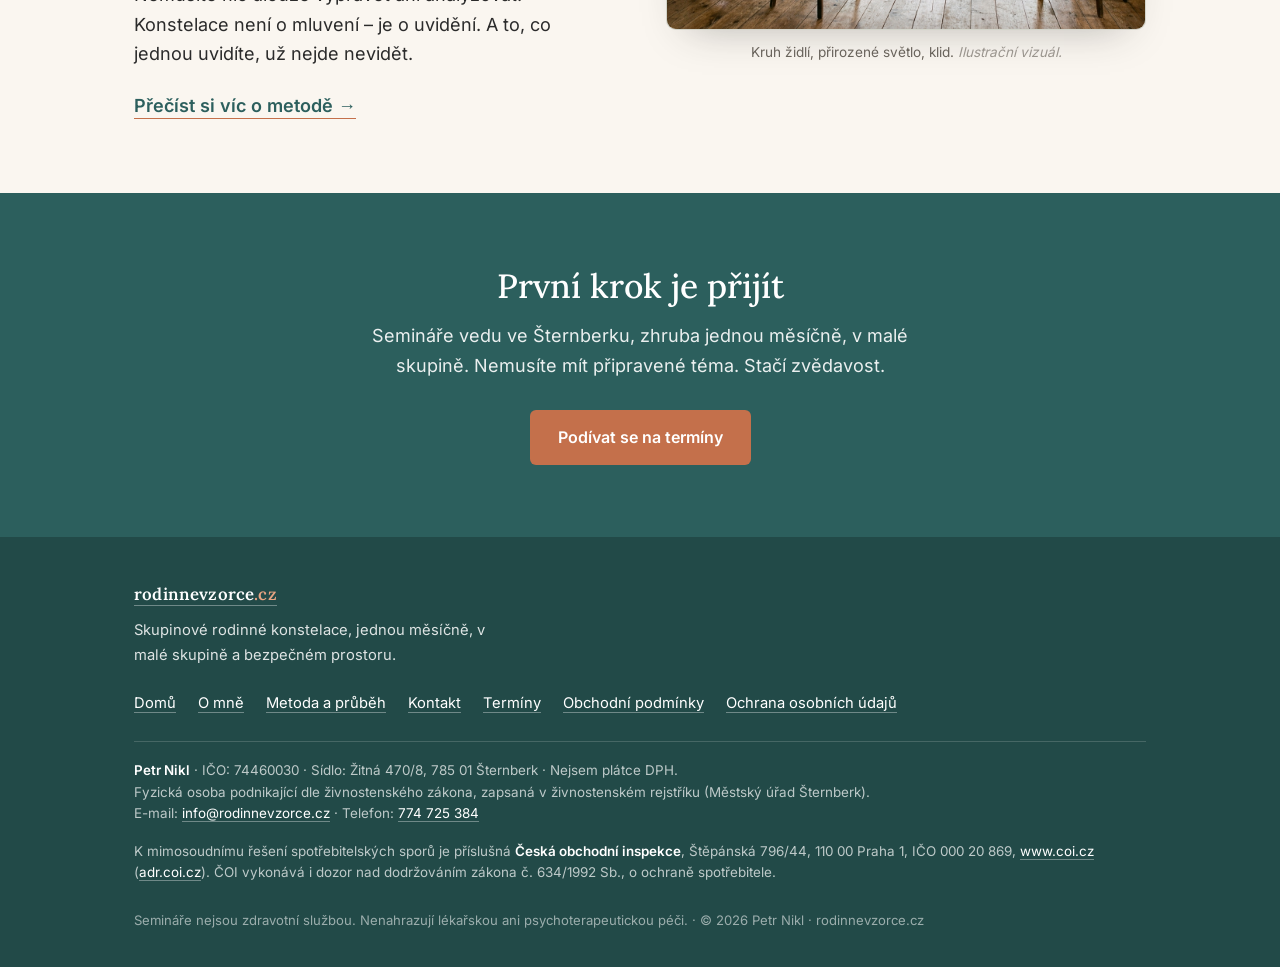
==== commit 37b1c1ac: "13.7.2026" ====
--- a/index.html
+++ b/index.html
@@ -62,10 +62,7 @@
   "knowsAbout": ["rodinné konstelace", "systemické konstelace", "osobní rozvoj"]
 }
 </script>
-
-<link rel="preconnect" href="https://fonts.googleapis.com">
-<link rel="preconnect" href="https://fonts.gstatic.com" crossorigin>
-<link href="https://fonts.googleapis.com/css2?family=Lora:ital,wght@0,400;0,500;0,600;1,400;1,500&family=Inter:wght@400;500;600&display=swap" rel="stylesheet">
+<link rel="stylesheet" href="/fonts.css">
 <style>
 :root{
   --cream:#FAF6F0;
@@ -496,7 +493,7 @@
   <section>
     <div class="wrap narrow">
       <p class="eyebrow">Průběh</p>
-      <h2 class="sec">Jak vypadá seminář</h2>
+      <h2 class="sec">Jak vypadá seminář ve Šternberku</h2>
       <div class="timeline">
         <div class="step">
           <h3>Přivítání a úvod</h3>
@@ -584,7 +581,7 @@
           <li><b>Telefon:</b> <a href="tel:+420774725384">774 725 384</a></li>
           <li><b>Cena:</b> 1&nbsp;000 Kč s vlastní konstelací · 500 Kč bez konstelace (zástupce/pozorovatel). Platí se hotově na místě, rezervace je zdarma.</li>
           <li><b>Termíny a přihlášení:</b> <a href="https://konstelace-sternberk.reenio.cz" target="_blank" rel="noopener">konstelace-sternberk.reenio.cz</a></li>
-          <li>Před přihlášením si prosím přečtěte <a href="/obchodni-podminky.html">obchodní podmínky</a> a <a href="/ochrana-osobnich-udaju.html">zásady ochrany osobních údajů</a>.</li>
+          <li>Před přihlášením si prosím přečtěte <a href="/obchodni-podminky.html">obchodní podmínky</a> a <a href="/zasady-ochrany-osobnich-udaju.html">zásady ochrany osobních údajů</a>.</li>
           
 <li><b>Sledujte mě:</b>
 <a href="https://www.facebook.com/profile.php?id=61587422106862" target="_blank" rel="noopener" style="text-decoration:none;margin-right:14px;">
@@ -643,7 +640,7 @@
         <li><a href="#kontakt" data-nav="kontakt">Kontakt</a></li>
         <li><a href="https://konstelace-sternberk.reenio.cz" target="_blank" rel="noopener">Termíny</a></li>
         <li><a href="/obchodni-podminky.html">Obchodní podmínky</a></li>
-        <li><a href="/ochrana-osobnich-udaju.html">Ochrana osobních údajů</a></li>
+        <li><a href="/zasady-ochrany-osobnich-udaju.html">Ochrana osobních údajů</a></li>
       </ul>
     </div>
 
--- a/fonts.css
+++ b/fonts.css
@@ -0,0 +1,144 @@
+/* Lokálně hostovaná písma – Lora + Inter
+   Nahrazuje načítání z Google Fonts (žádná IP adresa návštěvníka
+   se neposílá do USA). Písma jsou pod licencí SIL Open Font License.
+   Rozsah latin-ext je nutný pro české znaky (č, ř, š, ž, ě, ů, ď, ť, ň). */
+
+/* ---------- LORA (nadpisy, patkové písmo) ---------- */
+
+@font-face {
+  font-family: 'Lora';
+  font-style: normal;
+  font-weight: 400;
+  font-display: swap;
+  src: url('/fonts/lora-latin-ext-400-normal.woff2') format('woff2');
+  unicode-range: U+0100-02BA,U+02BD-02C5,U+02C7-02CC,U+02CE-02D7,U+02DD-02FF,U+0304,U+0308,U+0329,U+1D00-1DBF,U+1E00-1E9F,U+1EF2-1EFF,U+2020,U+20A0-20AB,U+20AD-20C0,U+2113,U+2C60-2C7F,U+A720-A7FF;
+}
+@font-face {
+  font-family: 'Lora';
+  font-style: normal;
+  font-weight: 400;
+  font-display: swap;
+  src: url('/fonts/lora-latin-400-normal.woff2') format('woff2');
+  unicode-range: U+0000-00FF,U+0131,U+0152-0153,U+02BB-02BC,U+02C6,U+02DA,U+02DC,U+0304,U+0308,U+0329,U+2000-206F,U+20AC,U+2122,U+2191,U+2193,U+2212,U+2215,U+FEFF,U+FFFD;
+}
+
+@font-face {
+  font-family: 'Lora';
+  font-style: normal;
+  font-weight: 500;
+  font-display: swap;
+  src: url('/fonts/lora-latin-ext-500-normal.woff2') format('woff2');
+  unicode-range: U+0100-02BA,U+02BD-02C5,U+02C7-02CC,U+02CE-02D7,U+02DD-02FF,U+0304,U+0308,U+0329,U+1D00-1DBF,U+1E00-1E9F,U+1EF2-1EFF,U+2020,U+20A0-20AB,U+20AD-20C0,U+2113,U+2C60-2C7F,U+A720-A7FF;
+}
+@font-face {
+  font-family: 'Lora';
+  font-style: normal;
+  font-weight: 500;
+  font-display: swap;
+  src: url('/fonts/lora-latin-500-normal.woff2') format('woff2');
+  unicode-range: U+0000-00FF,U+0131,U+0152-0153,U+02BB-02BC,U+02C6,U+02DA,U+02DC,U+0304,U+0308,U+0329,U+2000-206F,U+20AC,U+2122,U+2191,U+2193,U+2212,U+2215,U+FEFF,U+FFFD;
+}
+
+@font-face {
+  font-family: 'Lora';
+  font-style: normal;
+  font-weight: 600;
+  font-display: swap;
+  src: url('/fonts/lora-latin-ext-600-normal.woff2') format('woff2');
+  unicode-range: U+0100-02BA,U+02BD-02C5,U+02C7-02CC,U+02CE-02D7,U+02DD-02FF,U+0304,U+0308,U+0329,U+1D00-1DBF,U+1E00-1E9F,U+1EF2-1EFF,U+2020,U+20A0-20AB,U+20AD-20C0,U+2113,U+2C60-2C7F,U+A720-A7FF;
+}
+@font-face {
+  font-family: 'Lora';
+  font-style: normal;
+  font-weight: 600;
+  font-display: swap;
+  src: url('/fonts/lora-latin-600-normal.woff2') format('woff2');
+  unicode-range: U+0000-00FF,U+0131,U+0152-0153,U+02BB-02BC,U+02C6,U+02DA,U+02DC,U+0304,U+0308,U+0329,U+2000-206F,U+20AC,U+2122,U+2191,U+2193,U+2212,U+2215,U+FEFF,U+FFFD;
+}
+
+@font-face {
+  font-family: 'Lora';
+  font-style: italic;
+  font-weight: 400;
+  font-display: swap;
+  src: url('/fonts/lora-latin-ext-400-italic.woff2') format('woff2');
+  unicode-range: U+0100-02BA,U+02BD-02C5,U+02C7-02CC,U+02CE-02D7,U+02DD-02FF,U+0304,U+0308,U+0329,U+1D00-1DBF,U+1E00-1E9F,U+1EF2-1EFF,U+2020,U+20A0-20AB,U+20AD-20C0,U+2113,U+2C60-2C7F,U+A720-A7FF;
+}
+@font-face {
+  font-family: 'Lora';
+  font-style: italic;
+  font-weight: 400;
+  font-display: swap;
+  src: url('/fonts/lora-latin-400-italic.woff2') format('woff2');
+  unicode-range: U+0000-00FF,U+0131,U+0152-0153,U+02BB-02BC,U+02C6,U+02DA,U+02DC,U+0304,U+0308,U+0329,U+2000-206F,U+20AC,U+2122,U+2191,U+2193,U+2212,U+2215,U+FEFF,U+FFFD;
+}
+
+@font-face {
+  font-family: 'Lora';
+  font-style: italic;
+  font-weight: 500;
+  font-display: swap;
+  src: url('/fonts/lora-latin-ext-500-italic.woff2') format('woff2');
+  unicode-range: U+0100-02BA,U+02BD-02C5,U+02C7-02CC,U+02CE-02D7,U+02DD-02FF,U+0304,U+0308,U+0329,U+1D00-1DBF,U+1E00-1E9F,U+1EF2-1EFF,U+2020,U+20A0-20AB,U+20AD-20C0,U+2113,U+2C60-2C7F,U+A720-A7FF;
+}
+@font-face {
+  font-family: 'Lora';
+  font-style: italic;
+  font-weight: 500;
+  font-display: swap;
+  src: url('/fonts/lora-latin-500-italic.woff2') format('woff2');
+  unicode-range: U+0000-00FF,U+0131,U+0152-0153,U+02BB-02BC,U+02C6,U+02DA,U+02DC,U+0304,U+0308,U+0329,U+2000-206F,U+20AC,U+2122,U+2191,U+2193,U+2212,U+2215,U+FEFF,U+FFFD;
+}
+
+/* ---------- INTER (běžný text, bezpatkové písmo) ---------- */
+
+@font-face {
+  font-family: 'Inter';
+  font-style: normal;
+  font-weight: 400;
+  font-display: swap;
+  src: url('/fonts/inter-latin-ext-400-normal.woff2') format('woff2');
+  unicode-range: U+0100-02BA,U+02BD-02C5,U+02C7-02CC,U+02CE-02D7,U+02DD-02FF,U+0304,U+0308,U+0329,U+1D00-1DBF,U+1E00-1E9F,U+1EF2-1EFF,U+2020,U+20A0-20AB,U+20AD-20C0,U+2113,U+2C60-2C7F,U+A720-A7FF;
+}
+@font-face {
+  font-family: 'Inter';
+  font-style: normal;
+  font-weight: 400;
+  font-display: swap;
+  src: url('/fonts/inter-latin-400-normal.woff2') format('woff2');
+  unicode-range: U+0000-00FF,U+0131,U+0152-0153,U+02BB-02BC,U+02C6,U+02DA,U+02DC,U+0304,U+0308,U+0329,U+2000-206F,U+20AC,U+2122,U+2191,U+2193,U+2212,U+2215,U+FEFF,U+FFFD;
+}
+
+@font-face {
+  font-family: 'Inter';
+  font-style: normal;
+  font-weight: 500;
+  font-display: swap;
+  src: url('/fonts/inter-latin-ext-500-normal.woff2') format('woff2');
+  unicode-range: U+0100-02BA,U+02BD-02C5,U+02C7-02CC,U+02CE-02D7,U+02DD-02FF,U+0304,U+0308,U+0329,U+1D00-1DBF,U+1E00-1E9F,U+1EF2-1EFF,U+2020,U+20A0-20AB,U+20AD-20C0,U+2113,U+2C60-2C7F,U+A720-A7FF;
+}
+@font-face {
+  font-family: 'Inter';
+  font-style: normal;
+  font-weight: 500;
+  font-display: swap;
+  src: url('/fonts/inter-latin-500-normal.woff2') format('woff2');
+  unicode-range: U+0000-00FF,U+0131,U+0152-0153,U+02BB-02BC,U+02C6,U+02DA,U+02DC,U+0304,U+0308,U+0329,U+2000-206F,U+20AC,U+2122,U+2191,U+2193,U+2212,U+2215,U+FEFF,U+FFFD;
+}
+
+@font-face {
+  font-family: 'Inter';
+  font-style: normal;
+  font-weight: 600;
+  font-display: swap;
+  src: url('/fonts/inter-latin-ext-600-normal.woff2') format('woff2');
+  unicode-range: U+0100-02BA,U+02BD-02C5,U+02C7-02CC,U+02CE-02D7,U+02DD-02FF,U+0304,U+0308,U+0329,U+1D00-1DBF,U+1E00-1E9F,U+1EF2-1EFF,U+2020,U+20A0-20AB,U+20AD-20C0,U+2113,U+2C60-2C7F,U+A720-A7FF;
+}
+@font-face {
+  font-family: 'Inter';
+  font-style: normal;
+  font-weight: 600;
+  font-display: swap;
+  src: url('/fonts/inter-latin-600-normal.woff2') format('woff2');
+  unicode-range: U+0000-00FF,U+0131,U+0152-0153,U+02BB-02BC,U+02C6,U+02DA,U+02DC,U+0304,U+0308,U+0329,U+2000-206F,U+20AC,U+2122,U+2191,U+2193,U+2212,U+2215,U+FEFF,U+FFFD;
+}
